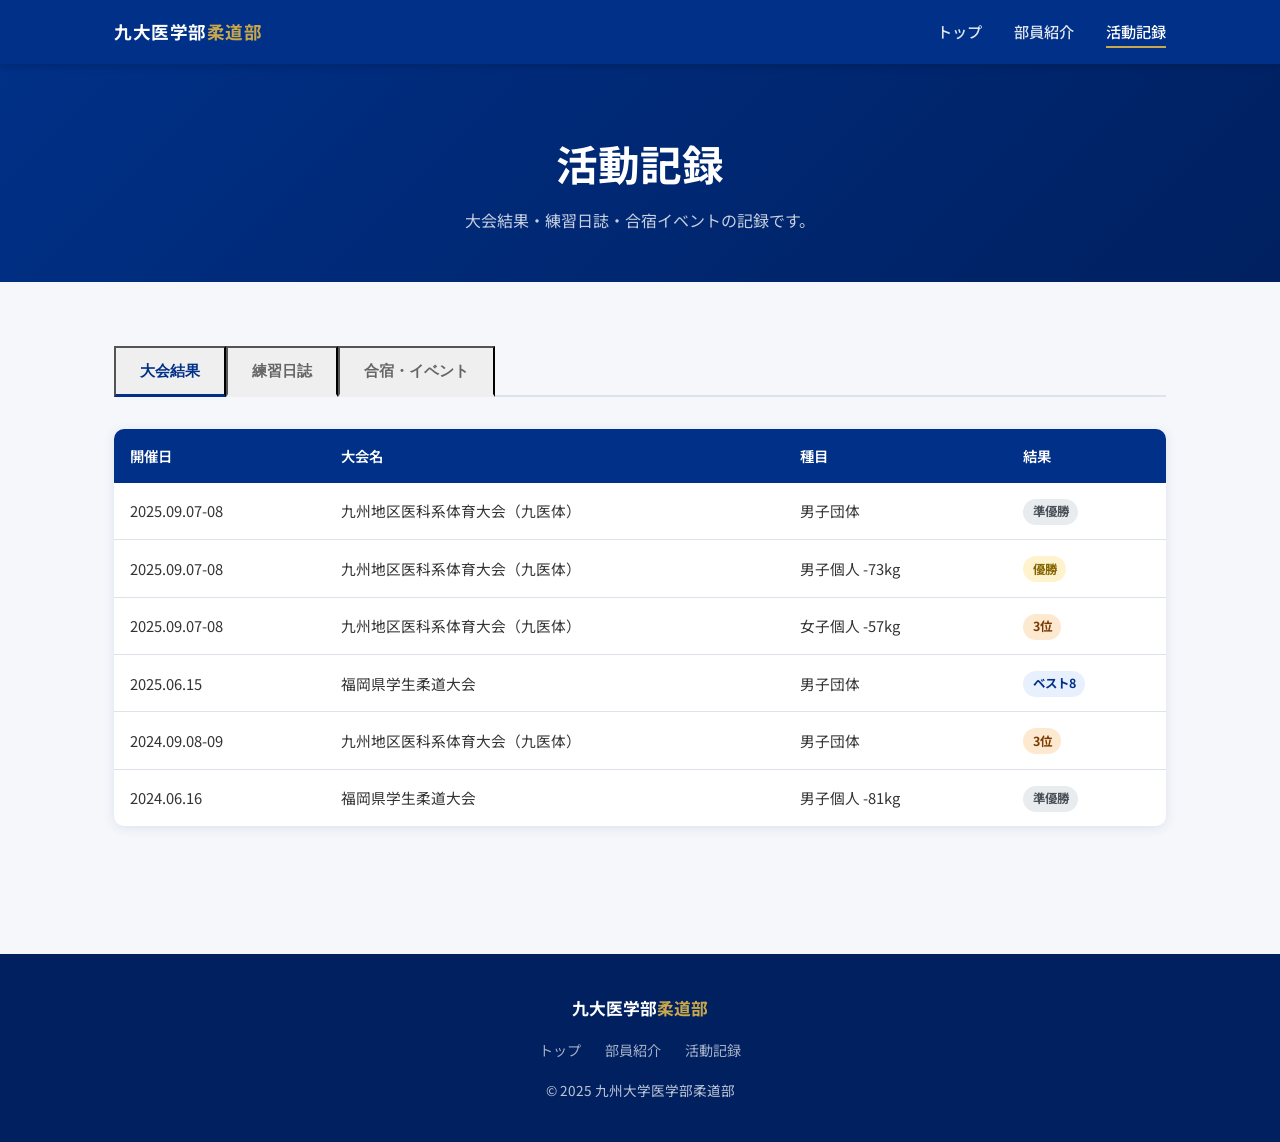
==== activities.html @ 4376dc14 "初期サイト構築: トップ・部員紹介・活動記録の3ページを作成 - index.html: ヒーロー・部紹介・お知らせセクション - members.html: 学年フィルター付き部員カード - act" ====
<!DOCTYPE html>
<html lang="ja">
<head>
  <meta charset="UTF-8">
  <meta name="viewport" content="width=device-width, initial-scale=1.0">
  <title>活動記録 | 九州大学医学部柔道部</title>
  <link rel="preconnect" href="https://fonts.googleapis.com">
  <link rel="preconnect" href="https://fonts.gstatic.com" crossorigin>
  <link href="https://fonts.googleapis.com/css2?family=Noto+Sans+JP:wght@400;500;700&display=swap" rel="stylesheet">
  <link rel="stylesheet" href="css/style.css">
</head>
<body>

  <!-- ナビゲーション -->
  <nav class="navbar">
    <div class="navbar-inner">
      <a href="index.html" class="navbar-logo">九大医学部<span>柔道部</span></a>
      <ul class="navbar-links">
        <li><a href="index.html">トップ</a></li>
        <li><a href="members.html">部員紹介</a></li>
        <li><a href="activities.html">活動記録</a></li>
      </ul>
      <button class="hamburger" aria-label="メニューを開く">
        <span></span><span></span><span></span>
      </button>
    </div>
  </nav>

  <!-- ページヘッダー -->
  <header class="page-header">
    <h1>活動記録</h1>
    <p>大会結果・練習日誌・合宿イベントの記録です。</p>
  </header>

  <!-- 活動記録 -->
  <section class="section">
    <div class="container">

      <!-- タブ -->
      <div class="activity-tabs">
        <button class="activity-tab active" data-target="panel-results">大会結果</button>
        <button class="activity-tab" data-target="panel-diary">練習日誌</button>
        <button class="activity-tab" data-target="panel-events">合宿・イベント</button>
      </div>

      <!-- 大会結果 -->
      <div id="panel-results" class="activity-panel active">
        <table class="result-table">
          <thead>
            <tr>
              <th>開催日</th>
              <th>大会名</th>
              <th>種目</th>
              <th>結果</th>
            </tr>
          </thead>
          <tbody>
            <tr>
              <td>2025.09.07-08</td>
              <td>九州地区医科系体育大会（九医体）</td>
              <td>男子団体</td>
              <td><span class="result-badge silver">準優勝</span></td>
            </tr>
            <tr>
              <td>2025.09.07-08</td>
              <td>九州地区医科系体育大会（九医体）</td>
              <td>男子個人 -73kg</td>
              <td><span class="result-badge gold">優勝</span></td>
            </tr>
            <tr>
              <td>2025.09.07-08</td>
              <td>九州地区医科系体育大会（九医体）</td>
              <td>女子個人 -57kg</td>
              <td><span class="result-badge bronze">3位</span></td>
            </tr>
            <tr>
              <td>2025.06.15</td>
              <td>福岡県学生柔道大会</td>
              <td>男子団体</td>
              <td><span class="result-badge other">ベスト8</span></td>
            </tr>
            <tr>
              <td>2024.09.08-09</td>
              <td>九州地区医科系体育大会（九医体）</td>
              <td>男子団体</td>
              <td><span class="result-badge bronze">3位</span></td>
            </tr>
            <tr>
              <td>2024.06.16</td>
              <td>福岡県学生柔道大会</td>
              <td>男子個人 -81kg</td>
              <td><span class="result-badge silver">準優勝</span></td>
            </tr>
          </tbody>
        </table>
      </div>

      <!-- 練習日誌 -->
      <div id="panel-diary" class="activity-panel">
        <div class="diary-list">

          <div class="diary-card">
            <div class="diary-date-col">
              <div class="diary-month">SEP</div>
              <div class="diary-day">20</div>
            </div>
            <div class="diary-body">
              <h3>技の磨き込み練習</h3>
              <p>今日は内股・大外刈りを中心に、連絡技の練習を重点的に行いました。参加者12名。来月の大会に向けて士気が高まっています。</p>
            </div>
          </div>

          <div class="diary-card">
            <div class="diary-date-col">
              <div class="diary-month">SEP</div>
              <div class="diary-day">13</div>
            </div>
            <div class="diary-body">
              <h3>乱取り中心の練習</h3>
              <p>九医体明けの練習。試合で見えた課題を確認しながら、乱取りを多めに行いました。参加者10名。</p>
            </div>
          </div>

          <div class="diary-card">
            <div class="diary-date-col">
              <div class="diary-month">AUG</div>
              <div class="diary-day">30</div>
            </div>
            <div class="diary-body">
              <h3>九医体直前練習</h3>
              <p>大会直前ということで、試合形式の練習を行いました。全員が気合い十分で臨みました。参加者15名。</p>
            </div>
          </div>

          <div class="diary-card">
            <div class="diary-date-col">
              <div class="diary-month">JUL</div>
              <div class="diary-day">12</div>
            </div>
            <div class="diary-body">
              <h3>基礎練習と体力強化</h3>
              <p>受け身の徹底と、体幹トレーニングを組み合わせた練習を実施。特に1年生の成長が著しいです。参加者8名。</p>
            </div>
          </div>

          <div class="diary-card">
            <div class="diary-date-col">
              <div class="diary-month">JUN</div>
              <div class="diary-day">28</div>
            </div>
            <div class="diary-body">
              <h3>他大学との合同練習</h3>
              <p>近隣の大学柔道部と合同練習を実施しました。普段と異なる相手との乱取りで多くの刺激をもらいました。参加者20名超。</p>
            </div>
          </div>

        </div>
      </div>

      <!-- 合宿・イベント -->
      <div id="panel-events" class="activity-panel">
        <div class="event-grid">

          <div class="event-card">
            <div class="event-image">🏕️</div>
            <div class="event-body">
              <div class="event-date">2025年8月17日〜19日</div>
              <h3>夏季合宿（長崎）</h3>
              <p>長崎県の武道館にて3日間の強化合宿を実施。他大学との合同練習も行い、大きな成果を得ました。</p>
            </div>
          </div>

          <div class="event-card">
            <div class="event-image">🎉</div>
            <div class="event-body">
              <div class="event-date">2025年4月7日</div>
              <h3>新入生歓迎会・体験入部</h3>
              <p>新入生5名が体験に参加。柔道の基本を体験してもらい、部の雰囲気を楽しんでもらいました。</p>
            </div>
          </div>

          <div class="event-card">
            <div class="event-image">🎍</div>
            <div class="event-body">
              <div class="event-date">2025年1月5日</div>
              <h3>新春稽古始め</h3>
              <p>新年最初の練習。全員で礼儀作法の確認と今年の目標設定を行い、引き締まった雰囲気でスタートしました。</p>
            </div>
          </div>

          <div class="event-card">
            <div class="event-image">🏕️</div>
            <div class="event-body">
              <div class="event-date">2024年8月18日〜20日</div>
              <h3>夏季合宿（熊本）</h3>
              <p>熊本県にて強化合宿を実施。毎日の厳しい練習を乗り越え、チームの絆が深まりました。</p>
            </div>
          </div>

          <div class="event-card">
            <div class="event-image">🎌</div>
            <div class="event-body">
              <div class="event-date">2024年3月20日</div>
              <h3>追いコン（卒業生を送る会）</h3>
              <p>6年生の卒業を祝うパーティーを開催。先輩方のご活躍を心よりお祈りしています。</p>
            </div>
          </div>

          <div class="event-card">
            <div class="event-image">⛄</div>
            <div class="event-body">
              <div class="event-date">2024年1月6日</div>
              <h3>新春稽古始め</h3>
              <p>新年の初練習。今年の抱負をそれぞれ発表し、一年の目標を確認し合いました。</p>
            </div>
          </div>

        </div>
      </div>

    </div>
  </section>

  <!-- フッター -->
  <footer class="footer">
    <div class="footer-logo">九大医学部<span>柔道部</span></div>
    <nav class="footer-links">
      <a href="index.html">トップ</a>
      <a href="members.html">部員紹介</a>
      <a href="activities.html">活動記録</a>
    </nav>
    <p>© 2025 九州大学医学部柔道部</p>
  </footer>

  <script src="js/main.js"></script>
</body>
</html>
---- css/style.css ----
/* ===== 変数 ===== */
:root {
  --color-primary: #003087;
  --color-primary-dark: #002060;
  --color-accent: #C9A84C;
  --color-white: #ffffff;
  --color-bg: #f5f7fa;
  --color-text: #333333;
  --color-text-light: #666666;
  --color-border: #dde3ec;
  --shadow: 0 2px 12px rgba(0, 48, 135, 0.10);
  --radius: 10px;
  --transition: 0.25s ease;
}

/* ===== リセット ===== */
*, *::before, *::after { box-sizing: border-box; margin: 0; padding: 0; }
html { scroll-behavior: smooth; }
body {
  font-family: 'Noto Sans JP', sans-serif;
  color: var(--color-text);
  background: var(--color-bg);
  line-height: 1.7;
}
img { max-width: 100%; display: block; }
a { color: inherit; text-decoration: none; }
ul { list-style: none; }

/* ===== ナビゲーション ===== */
.navbar {
  background: var(--color-primary);
  position: sticky;
  top: 0;
  z-index: 100;
  box-shadow: 0 2px 8px rgba(0,0,0,0.18);
}
.navbar-inner {
  max-width: 1100px;
  margin: 0 auto;
  padding: 0 1.5rem;
  display: flex;
  align-items: center;
  justify-content: space-between;
  height: 64px;
}
.navbar-logo {
  color: var(--color-white);
  font-size: 1.1rem;
  font-weight: 700;
  letter-spacing: 0.03em;
}
.navbar-logo span {
  color: var(--color-accent);
}
.navbar-links {
  display: flex;
  gap: 2rem;
}
.navbar-links a {
  color: rgba(255,255,255,0.88);
  font-size: 0.95rem;
  font-weight: 500;
  padding: 0.25rem 0;
  border-bottom: 2px solid transparent;
  transition: color var(--transition), border-color var(--transition);
}
.navbar-links a:hover,
.navbar-links a.active {
  color: var(--color-white);
  border-bottom-color: var(--color-accent);
}
.hamburger {
  display: none;
  flex-direction: column;
  gap: 5px;
  cursor: pointer;
  padding: 4px;
}
.hamburger span {
  display: block;
  width: 26px;
  height: 2px;
  background: var(--color-white);
  border-radius: 2px;
  transition: var(--transition);
}

/* ===== ページヘッダー ===== */
.page-header {
  background: linear-gradient(135deg, var(--color-primary) 0%, var(--color-primary-dark) 100%);
  color: var(--color-white);
  text-align: center;
  padding: 4rem 1.5rem 3rem;
}
.page-header h1 {
  font-size: clamp(1.8rem, 4vw, 2.6rem);
  font-weight: 700;
  margin-bottom: 0.5rem;
}
.page-header p {
  color: rgba(255,255,255,0.78);
  font-size: 1rem;
}

/* ===== コンテナ ===== */
.container {
  max-width: 1100px;
  margin: 0 auto;
  padding: 0 1.5rem;
}

/* ===== ヒーローセクション ===== */
.hero {
  background: linear-gradient(135deg, var(--color-primary) 0%, var(--color-primary-dark) 100%);
  min-height: 520px;
  display: flex;
  align-items: center;
  justify-content: center;
  text-align: center;
  padding: 4rem 1.5rem;
  position: relative;
  overflow: hidden;
}
.hero::before {
  content: '';
  position: absolute;
  inset: 0;
  background: url("data:image/svg+xml,%3Csvg width='60' height='60' viewBox='0 0 60 60' xmlns='http://www.w3.org/2000/svg'%3E%3Cg fill='none' fill-rule='evenodd'%3E%3Cg fill='%23ffffff' fill-opacity='0.04'%3E%3Cpath d='M36 34v-4h-2v4h-4v2h4v4h2v-4h4v-2h-4zm0-30V0h-2v4h-4v2h4v4h2V6h4V4h-4zM6 34v-4H4v4H0v2h4v4h2v-4h4v-2H6zM6 4V0H4v4H0v2h4v4h2V6h4V4H6z'/%3E%3C/g%3E%3C/g%3E%3C/svg%3E");
}
.hero-content { position: relative; z-index: 1; }
.hero-badge {
  display: inline-block;
  background: var(--color-accent);
  color: var(--color-primary-dark);
  font-size: 0.8rem;
  font-weight: 700;
  letter-spacing: 0.08em;
  padding: 0.3rem 1rem;
  border-radius: 100px;
  margin-bottom: 1.2rem;
}
.hero h1 {
  color: var(--color-white);
  font-size: clamp(2rem, 5vw, 3.2rem);
  font-weight: 700;
  line-height: 1.25;
  margin-bottom: 1rem;
}
.hero p {
  color: rgba(255,255,255,0.82);
  font-size: 1.05rem;
  margin-bottom: 2rem;
  max-width: 520px;
  margin-left: auto;
  margin-right: auto;
}
.btn {
  display: inline-block;
  padding: 0.85rem 2.2rem;
  border-radius: 100px;
  font-weight: 700;
  font-size: 1rem;
  transition: transform var(--transition), box-shadow var(--transition);
  cursor: pointer;
}
.btn:hover { transform: translateY(-2px); box-shadow: 0 6px 20px rgba(0,0,0,0.2); }
.btn-accent {
  background: var(--color-accent);
  color: var(--color-primary-dark);
}
.btn-outline {
  border: 2px solid var(--color-white);
  color: var(--color-white);
  margin-left: 1rem;
}

/* ===== セクション共通 ===== */
.section {
  padding: 4rem 0;
}
.section-title {
  font-size: clamp(1.4rem, 3vw, 1.9rem);
  font-weight: 700;
  color: var(--color-primary);
  margin-bottom: 0.4rem;
}
.section-title::after {
  content: '';
  display: block;
  width: 48px;
  height: 3px;
  background: var(--color-accent);
  margin-top: 0.5rem;
  border-radius: 2px;
}
.section-subtitle {
  color: var(--color-text-light);
  font-size: 0.95rem;
  margin-top: 0.6rem;
  margin-bottom: 2.5rem;
}

/* ===== 部紹介カード ===== */
.about-grid {
  display: grid;
  grid-template-columns: repeat(auto-fit, minmax(260px, 1fr));
  gap: 1.5rem;
  margin-top: 2rem;
}
.about-card {
  background: var(--color-white);
  border-radius: var(--radius);
  padding: 2rem 1.5rem;
  box-shadow: var(--shadow);
  text-align: center;
}
.about-card-icon {
  font-size: 2.5rem;
  margin-bottom: 1rem;
}
.about-card h3 {
  color: var(--color-primary);
  font-size: 1.05rem;
  font-weight: 700;
  margin-bottom: 0.6rem;
}
.about-card p { font-size: 0.93rem; color: var(--color-text-light); }

/* ===== お知らせ ===== */
.news-section { background: var(--color-white); }
.news-list { display: flex; flex-direction: column; gap: 0; }
.news-item {
  display: flex;
  align-items: flex-start;
  gap: 1.2rem;
  padding: 1.2rem 0;
  border-bottom: 1px solid var(--color-border);
}
.news-item:last-child { border-bottom: none; }
.news-date {
  font-size: 0.85rem;
  color: var(--color-text-light);
  white-space: nowrap;
  min-width: 90px;
  margin-top: 0.1rem;
}
.news-tag {
  display: inline-block;
  font-size: 0.75rem;
  font-weight: 700;
  padding: 0.15rem 0.6rem;
  border-radius: 100px;
  background: var(--color-primary);
  color: var(--color-white);
  white-space: nowrap;
}
.news-tag.accent { background: var(--color-accent); color: var(--color-primary-dark); }
.news-body { font-size: 0.95rem; }

/* ===== 部員カード ===== */
.filter-tabs {
  display: flex;
  gap: 0.5rem;
  flex-wrap: wrap;
  margin-bottom: 2rem;
}
.filter-tab {
  padding: 0.45rem 1.1rem;
  border-radius: 100px;
  font-size: 0.88rem;
  font-weight: 600;
  cursor: pointer;
  border: 2px solid var(--color-border);
  background: var(--color-white);
  color: var(--color-text-light);
  transition: var(--transition);
}
.filter-tab.active,
.filter-tab:hover {
  border-color: var(--color-primary);
  background: var(--color-primary);
  color: var(--color-white);
}
.members-grid {
  display: grid;
  grid-template-columns: repeat(auto-fill, minmax(240px, 1fr));
  gap: 1.5rem;
}
.member-card {
  background: var(--color-white);
  border-radius: var(--radius);
  box-shadow: var(--shadow);
  overflow: hidden;
  transition: transform var(--transition), box-shadow var(--transition);
}
.member-card:hover { transform: translateY(-4px); box-shadow: 0 8px 24px rgba(0,48,135,0.14); }
.member-photo {
  width: 100%;
  height: 200px;
  background: linear-gradient(135deg, var(--color-primary) 0%, #2255aa 100%);
  display: flex;
  align-items: center;
  justify-content: center;
  font-size: 4rem;
  color: rgba(255,255,255,0.4);
}
.member-info { padding: 1.2rem; }
.member-name { font-size: 1.1rem; font-weight: 700; color: var(--color-primary); }
.member-meta {
  display: flex;
  gap: 0.5rem;
  flex-wrap: wrap;
  margin: 0.5rem 0;
}
.member-badge {
  font-size: 0.75rem;
  font-weight: 600;
  padding: 0.2rem 0.65rem;
  border-radius: 100px;
  background: var(--color-bg);
  color: var(--color-text-light);
  border: 1px solid var(--color-border);
}
.member-badge.belt { background: #fff8e1; border-color: var(--color-accent); color: #7a5c00; }
.member-hometown { font-size: 0.85rem; color: var(--color-text-light); margin-bottom: 0.6rem; }
.member-comment {
  font-size: 0.88rem;
  color: var(--color-text);
  border-left: 3px solid var(--color-accent);
  padding-left: 0.7rem;
  font-style: italic;
}

/* ===== 活動記録タブ ===== */
.activity-tabs {
  display: flex;
  border-bottom: 2px solid var(--color-border);
  margin-bottom: 2rem;
  gap: 0;
}
.activity-tab {
  padding: 0.8rem 1.5rem;
  font-size: 0.95rem;
  font-weight: 600;
  cursor: pointer;
  color: var(--color-text-light);
  border-bottom: 3px solid transparent;
  margin-bottom: -2px;
  transition: var(--transition);
}
.activity-tab.active,
.activity-tab:hover {
  color: var(--color-primary);
  border-bottom-color: var(--color-primary);
}
.activity-panel { display: none; }
.activity-panel.active { display: block; }

/* 大会結果テーブル */
.result-table { width: 100%; border-collapse: collapse; background: var(--color-white); border-radius: var(--radius); overflow: hidden; box-shadow: var(--shadow); }
.result-table th {
  background: var(--color-primary);
  color: var(--color-white);
  padding: 0.9rem 1rem;
  text-align: left;
  font-size: 0.9rem;
  font-weight: 600;
}
.result-table td { padding: 0.9rem 1rem; border-bottom: 1px solid var(--color-border); font-size: 0.92rem; }
.result-table tr:last-child td { border-bottom: none; }
.result-table tr:hover td { background: var(--color-bg); }
.result-badge {
  display: inline-block;
  padding: 0.15rem 0.6rem;
  border-radius: 100px;
  font-size: 0.78rem;
  font-weight: 700;
}
.result-badge.gold { background: #fff3cd; color: #856404; }
.result-badge.silver { background: #e9ecef; color: #495057; }
.result-badge.bronze { background: #fde8d0; color: #7a3b00; }
.result-badge.other { background: #e8f0fe; color: var(--color-primary); }

/* 練習日誌カード */
.diary-list { display: flex; flex-direction: column; gap: 1rem; }
.diary-card {
  background: var(--color-white);
  border-radius: var(--radius);
  box-shadow: var(--shadow);
  padding: 1.4rem 1.5rem;
  display: flex;
  gap: 1.5rem;
}
.diary-date-col { min-width: 70px; text-align: center; }
.diary-month { font-size: 0.78rem; color: var(--color-text-light); text-transform: uppercase; }
.diary-day { font-size: 2rem; font-weight: 700; color: var(--color-primary); line-height: 1; }
.diary-body h3 { font-size: 1rem; font-weight: 700; margin-bottom: 0.4rem; }
.diary-body p { font-size: 0.9rem; color: var(--color-text-light); }

/* 合宿・イベントカード */
.event-grid { display: grid; grid-template-columns: repeat(auto-fill, minmax(300px, 1fr)); gap: 1.5rem; }
.event-card {
  background: var(--color-white);
  border-radius: var(--radius);
  box-shadow: var(--shadow);
  overflow: hidden;
  transition: transform var(--transition);
}
.event-card:hover { transform: translateY(-3px); }
.event-image {
  width: 100%;
  height: 170px;
  background: linear-gradient(135deg, #1a3a6e 0%, #2a5298 100%);
  display: flex;
  align-items: center;
  justify-content: center;
  font-size: 3rem;
  color: rgba(255,255,255,0.35);
}
.event-body { padding: 1.2rem; }
.event-body h3 { font-size: 1rem; font-weight: 700; color: var(--color-primary); margin-bottom: 0.3rem; }
.event-date { font-size: 0.82rem; color: var(--color-accent); font-weight: 600; margin-bottom: 0.5rem; }
.event-body p { font-size: 0.88rem; color: var(--color-text-light); }

/* ===== フッター ===== */
.footer {
  background: var(--color-primary-dark);
  color: rgba(255,255,255,0.75);
  text-align: center;
  padding: 2.5rem 1.5rem;
  margin-top: 4rem;
}
.footer-logo { color: var(--color-white); font-size: 1.05rem; font-weight: 700; margin-bottom: 0.5rem; }
.footer-logo span { color: var(--color-accent); }
.footer p { font-size: 0.85rem; }
.footer-links { display: flex; justify-content: center; gap: 1.5rem; margin: 1rem 0; }
.footer-links a { color: rgba(255,255,255,0.65); font-size: 0.88rem; transition: color var(--transition); }
.footer-links a:hover { color: var(--color-white); }

/* ===== レスポンシブ ===== */
@media (max-width: 768px) {
  .navbar-links {
    display: none;
    position: absolute;
    top: 64px;
    left: 0;
    right: 0;
    background: var(--color-primary-dark);
    flex-direction: column;
    padding: 1rem 1.5rem;
    gap: 0.5rem;
  }
  .navbar-links.open { display: flex; }
  .navbar-links a { padding: 0.6rem 0; border-bottom: 1px solid rgba(255,255,255,0.1); }
  .hamburger { display: flex; }
  .navbar { position: relative; }
  .btn-outline { margin-left: 0; margin-top: 0.8rem; }
  .hero-buttons { display: flex; flex-direction: column; align-items: center; gap: 0.8rem; }
  .diary-card { flex-direction: column; gap: 0.5rem; }
  .activity-tab { padding: 0.7rem 1rem; font-size: 0.88rem; }
  .result-table th, .result-table td { padding: 0.7rem 0.7rem; font-size: 0.85rem; }
}
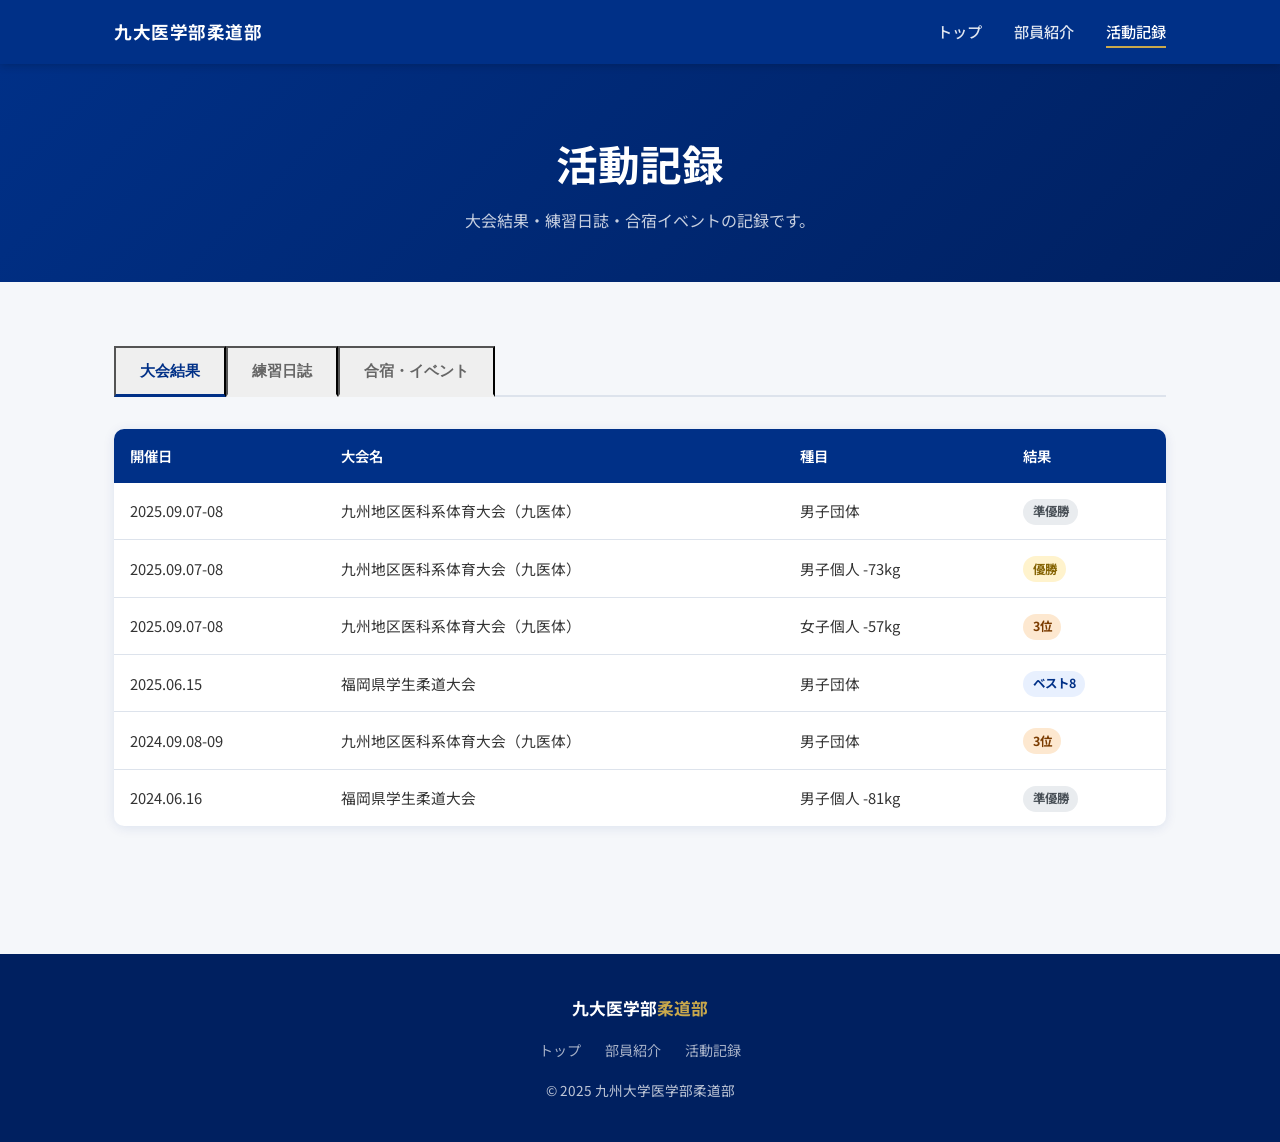
==== commit b7574daf: "写真アップロード機能追加・navbarカラー修正 - 部員・イベントの写真をadmin画面からアップロード可能に - 写真はimages/members/, images/events/にコミット -" ====
--- a/activities.html
+++ b/activities.html
@@ -11,7 +11,6 @@
 </head>
 <body>
 
-  <!-- ナビゲーション -->
   <nav class="navbar">
     <div class="navbar-inner">
       <a href="index.html" class="navbar-logo">九大医学部<span>柔道部</span></a>
@@ -26,17 +25,14 @@
     </div>
   </nav>
 
-  <!-- ページヘッダー -->
   <header class="page-header">
     <h1>活動記録</h1>
     <p>大会結果・練習日誌・合宿イベントの記録です。</p>
   </header>
 
-  <!-- 活動記録 -->
   <section class="section">
     <div class="container">
 
-      <!-- タブ -->
       <div class="activity-tabs">
         <button class="activity-tab active" data-target="panel-results">大会結果</button>
         <button class="activity-tab" data-target="panel-diary">練習日誌</button>
@@ -54,174 +50,29 @@
               <th>結果</th>
             </tr>
           </thead>
-          <tbody>
-            <tr>
-              <td>2025.09.07-08</td>
-              <td>九州地区医科系体育大会（九医体）</td>
-              <td>男子団体</td>
-              <td><span class="result-badge silver">準優勝</span></td>
-            </tr>
-            <tr>
-              <td>2025.09.07-08</td>
-              <td>九州地区医科系体育大会（九医体）</td>
-              <td>男子個人 -73kg</td>
-              <td><span class="result-badge gold">優勝</span></td>
-            </tr>
-            <tr>
-              <td>2025.09.07-08</td>
-              <td>九州地区医科系体育大会（九医体）</td>
-              <td>女子個人 -57kg</td>
-              <td><span class="result-badge bronze">3位</span></td>
-            </tr>
-            <tr>
-              <td>2025.06.15</td>
-              <td>福岡県学生柔道大会</td>
-              <td>男子団体</td>
-              <td><span class="result-badge other">ベスト8</span></td>
-            </tr>
-            <tr>
-              <td>2024.09.08-09</td>
-              <td>九州地区医科系体育大会（九医体）</td>
-              <td>男子団体</td>
-              <td><span class="result-badge bronze">3位</span></td>
-            </tr>
-            <tr>
-              <td>2024.06.16</td>
-              <td>福岡県学生柔道大会</td>
-              <td>男子個人 -81kg</td>
-              <td><span class="result-badge silver">準優勝</span></td>
-            </tr>
+          <tbody id="results-tbody">
+            <tr><td colspan="4" style="text-align:center;color:var(--color-text-light)">読み込み中...</td></tr>
           </tbody>
         </table>
       </div>
 
       <!-- 練習日誌 -->
       <div id="panel-diary" class="activity-panel">
-        <div class="diary-list">
-
-          <div class="diary-card">
-            <div class="diary-date-col">
-              <div class="diary-month">SEP</div>
-              <div class="diary-day">20</div>
-            </div>
-            <div class="diary-body">
-              <h3>技の磨き込み練習</h3>
-              <p>今日は内股・大外刈りを中心に、連絡技の練習を重点的に行いました。参加者12名。来月の大会に向けて士気が高まっています。</p>
-            </div>
-          </div>
-
-          <div class="diary-card">
-            <div class="diary-date-col">
-              <div class="diary-month">SEP</div>
-              <div class="diary-day">13</div>
-            </div>
-            <div class="diary-body">
-              <h3>乱取り中心の練習</h3>
-              <p>九医体明けの練習。試合で見えた課題を確認しながら、乱取りを多めに行いました。参加者10名。</p>
-            </div>
-          </div>
-
-          <div class="diary-card">
-            <div class="diary-date-col">
-              <div class="diary-month">AUG</div>
-              <div class="diary-day">30</div>
-            </div>
-            <div class="diary-body">
-              <h3>九医体直前練習</h3>
-              <p>大会直前ということで、試合形式の練習を行いました。全員が気合い十分で臨みました。参加者15名。</p>
-            </div>
-          </div>
-
-          <div class="diary-card">
-            <div class="diary-date-col">
-              <div class="diary-month">JUL</div>
-              <div class="diary-day">12</div>
-            </div>
-            <div class="diary-body">
-              <h3>基礎練習と体力強化</h3>
-              <p>受け身の徹底と、体幹トレーニングを組み合わせた練習を実施。特に1年生の成長が著しいです。参加者8名。</p>
-            </div>
-          </div>
-
-          <div class="diary-card">
-            <div class="diary-date-col">
-              <div class="diary-month">JUN</div>
-              <div class="diary-day">28</div>
-            </div>
-            <div class="diary-body">
-              <h3>他大学との合同練習</h3>
-              <p>近隣の大学柔道部と合同練習を実施しました。普段と異なる相手との乱取りで多くの刺激をもらいました。参加者20名超。</p>
-            </div>
-          </div>
-
+        <div class="diary-list" id="diary-list">
+          <p style="color:var(--color-text-light)">読み込み中...</p>
         </div>
       </div>
 
       <!-- 合宿・イベント -->
       <div id="panel-events" class="activity-panel">
-        <div class="event-grid">
-
-          <div class="event-card">
-            <div class="event-image">🏕️</div>
-            <div class="event-body">
-              <div class="event-date">2025年8月17日〜19日</div>
-              <h3>夏季合宿（長崎）</h3>
-              <p>長崎県の武道館にて3日間の強化合宿を実施。他大学との合同練習も行い、大きな成果を得ました。</p>
-            </div>
-          </div>
-
-          <div class="event-card">
-            <div class="event-image">🎉</div>
-            <div class="event-body">
-              <div class="event-date">2025年4月7日</div>
-              <h3>新入生歓迎会・体験入部</h3>
-              <p>新入生5名が体験に参加。柔道の基本を体験してもらい、部の雰囲気を楽しんでもらいました。</p>
-            </div>
-          </div>
-
-          <div class="event-card">
-            <div class="event-image">🎍</div>
-            <div class="event-body">
-              <div class="event-date">2025年1月5日</div>
-              <h3>新春稽古始め</h3>
-              <p>新年最初の練習。全員で礼儀作法の確認と今年の目標設定を行い、引き締まった雰囲気でスタートしました。</p>
-            </div>
-          </div>
-
-          <div class="event-card">
-            <div class="event-image">🏕️</div>
-            <div class="event-body">
-              <div class="event-date">2024年8月18日〜20日</div>
-              <h3>夏季合宿（熊本）</h3>
-              <p>熊本県にて強化合宿を実施。毎日の厳しい練習を乗り越え、チームの絆が深まりました。</p>
-            </div>
-          </div>
-
-          <div class="event-card">
-            <div class="event-image">🎌</div>
-            <div class="event-body">
-              <div class="event-date">2024年3月20日</div>
-              <h3>追いコン（卒業生を送る会）</h3>
-              <p>6年生の卒業を祝うパーティーを開催。先輩方のご活躍を心よりお祈りしています。</p>
-            </div>
-          </div>
-
-          <div class="event-card">
-            <div class="event-image">⛄</div>
-            <div class="event-body">
-              <div class="event-date">2024年1月6日</div>
-              <h3>新春稽古始め</h3>
-              <p>新年の初練習。今年の抱負をそれぞれ発表し、一年の目標を確認し合いました。</p>
-            </div>
-          </div>
-
+        <div class="event-grid" id="event-grid">
+          <p style="color:var(--color-text-light)">読み込み中...</p>
         </div>
       </div>
 
     </div>
   </section>
 
-  <!-- フッター -->
   <footer class="footer">
     <div class="footer-logo">九大医学部<span>柔道部</span></div>
     <nav class="footer-links">
@@ -233,5 +84,62 @@
   </footer>
 
   <script src="js/main.js"></script>
+  <script>
+    // 大会結果
+    fetch('data/results.json')
+      .then(r => r.json())
+      .then(data => {
+        const tbody = document.getElementById('results-tbody');
+        if (!data.length) { tbody.innerHTML = '<tr><td colspan="4" style="text-align:center;color:var(--color-text-light)">データがありません</td></tr>'; return; }
+        tbody.innerHTML = data.map(d => `
+          <tr>
+            <td>${d.date}</td>
+            <td>${d.tournament}</td>
+            <td>${d.category}</td>
+            <td><span class="result-badge ${d.badge}">${d.result}</span></td>
+          </tr>`).join('');
+      });
+
+    // 練習日誌
+    fetch('data/diary.json')
+      .then(r => r.json())
+      .then(data => {
+        const list = document.getElementById('diary-list');
+        if (!data.length) { list.innerHTML = '<p style="color:var(--color-text-light)">データがありません</p>'; return; }
+        list.innerHTML = data.map(d => {
+          const dt = new Date(d.date);
+          const month = dt.toLocaleString('en-US', { month: 'short' }).toUpperCase();
+          const day = dt.getDate();
+          return `
+          <div class="diary-card">
+            <div class="diary-date-col">
+              <div class="diary-month">${month}</div>
+              <div class="diary-day">${day}</div>
+            </div>
+            <div class="diary-body">
+              <h3>${d.title}</h3>
+              <p>${d.content}</p>
+            </div>
+          </div>`;
+        }).join('');
+      });
+
+    // 合宿・イベント
+    fetch('data/events.json')
+      .then(r => r.json())
+      .then(data => {
+        const grid = document.getElementById('event-grid');
+        if (!data.length) { grid.innerHTML = '<p style="color:var(--color-text-light)">データがありません</p>'; return; }
+        grid.innerHTML = data.map(d => `
+          <div class="event-card">
+            <div class="event-image">${d.photo ? `<img src="${d.photo}" alt="${d.title}">` : (d.emoji || '📸')}</div>
+            <div class="event-body">
+              <div class="event-date">${d.date}</div>
+              <h3>${d.title}</h3>
+              <p>${d.content}</p>
+            </div>
+          </div>`).join('');
+      });
+  </script>
 </body>
 </html>
--- a/css/style.css
+++ b/css/style.css
@@ -50,7 +50,7 @@
   letter-spacing: 0.03em;
 }
 .navbar-logo span {
-  color: var(--color-accent);
+  color: var(--color-white);
 }
 .navbar-links {
   display: flex;
@@ -303,6 +303,12 @@
   justify-content: center;
   font-size: 4rem;
   color: rgba(255,255,255,0.4);
+  overflow: hidden;
+}
+.member-photo img {
+  width: 100%;
+  height: 100%;
+  object-fit: cover;
 }
 .member-info { padding: 1.2rem; }
 .member-name { font-size: 1.1rem; font-weight: 700; color: var(--color-primary); }
@@ -416,6 +422,12 @@
   justify-content: center;
   font-size: 3rem;
   color: rgba(255,255,255,0.35);
+  overflow: hidden;
+}
+.event-image img {
+  width: 100%;
+  height: 100%;
+  object-fit: cover;
 }
 .event-body { padding: 1.2rem; }
 .event-body h3 { font-size: 1rem; font-weight: 700; color: var(--color-primary); margin-bottom: 0.3rem; }
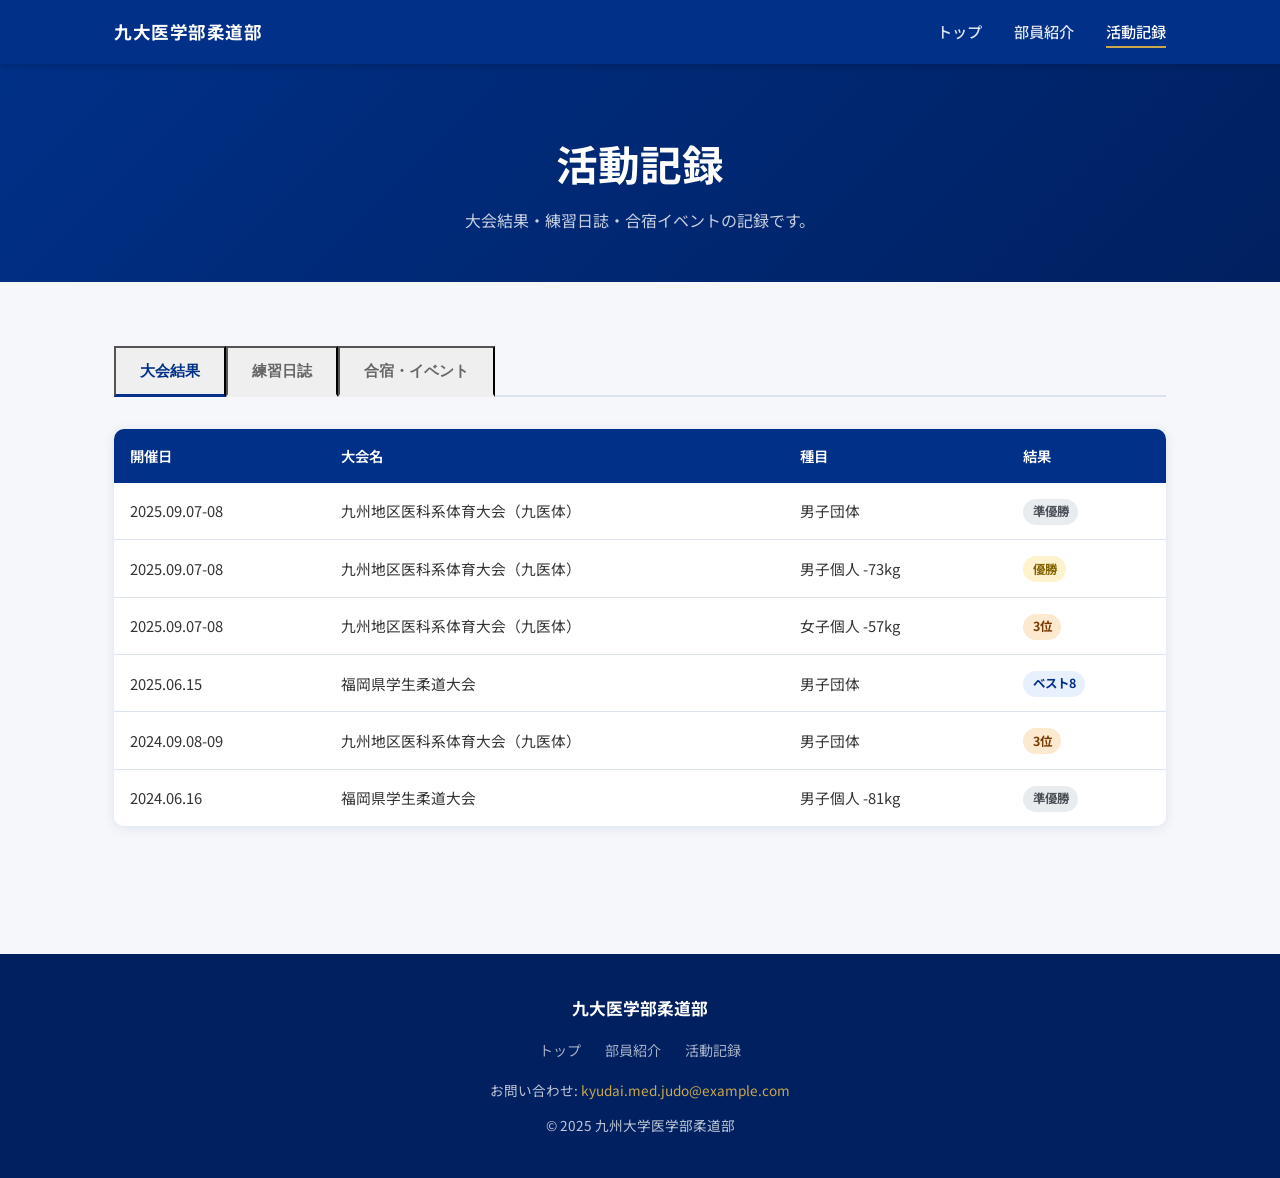
==== commit 034d66ab: "バグ修正・セキュリティ強化・機能追加の一括アップデート 【バグ修正】 - XSS対策: 全ページのテンプレートリテラルにescサニタイズ関数を適用 - fetchエラーハンドリング: データ読み込み失" ====
--- a/activities.html
+++ b/activities.html
@@ -4,6 +4,11 @@
   <meta charset="UTF-8">
   <meta name="viewport" content="width=device-width, initial-scale=1.0">
   <title>活動記録 | 九州大学医学部柔道部</title>
+  <meta name="description" content="九州大学医学部柔道部の大会結果・練習日誌・合宿イベントの記録です。">
+  <meta property="og:title" content="活動記録 | 九州大学医学部柔道部">
+  <meta property="og:description" content="九州大学医学部柔道部の大会結果・練習日誌・合宿イベントの記録です。">
+  <meta property="og:type" content="website">
+  <meta property="og:url" content="https://kyudaimedjudo.github.io/kyudai-judo/activities.html">
   <link rel="preconnect" href="https://fonts.googleapis.com">
   <link rel="preconnect" href="https://fonts.gstatic.com" crossorigin>
   <link href="https://fonts.googleapis.com/css2?family=Noto+Sans+JP:wght@400;500;700&display=swap" rel="stylesheet">
@@ -19,7 +24,7 @@
         <li><a href="members.html">部員紹介</a></li>
         <li><a href="activities.html">活動記録</a></li>
       </ul>
-      <button class="hamburger" aria-label="メニューを開く">
+      <button class="hamburger" aria-label="メニューを開く" aria-expanded="false">
         <span></span><span></span><span></span>
       </button>
     </div>
@@ -33,38 +38,37 @@
   <section class="section">
     <div class="container">
 
-      <div class="activity-tabs">
-        <button class="activity-tab active" data-target="panel-results">大会結果</button>
-        <button class="activity-tab" data-target="panel-diary">練習日誌</button>
-        <button class="activity-tab" data-target="panel-events">合宿・イベント</button>
+      <div class="activity-tabs" role="tablist">
+        <button class="activity-tab active" data-target="panel-results" role="tab" aria-selected="true">大会結果</button>
+        <button class="activity-tab" data-target="panel-diary" role="tab" aria-selected="false">練習日誌</button>
+        <button class="activity-tab" data-target="panel-events" role="tab" aria-selected="false">合宿・イベント</button>
       </div>
 
-      <!-- 大会結果 -->
-      <div id="panel-results" class="activity-panel active">
-        <table class="result-table">
-          <thead>
-            <tr>
-              <th>開催日</th>
-              <th>大会名</th>
-              <th>種目</th>
-              <th>結果</th>
-            </tr>
-          </thead>
-          <tbody id="results-tbody">
-            <tr><td colspan="4" style="text-align:center;color:var(--color-text-light)">読み込み中...</td></tr>
-          </tbody>
-        </table>
+      <div id="panel-results" class="activity-panel active" role="tabpanel">
+        <div class="table-wrap">
+          <table class="result-table">
+            <thead>
+              <tr>
+                <th>開催日</th>
+                <th>大会名</th>
+                <th>種目</th>
+                <th>結果</th>
+              </tr>
+            </thead>
+            <tbody id="results-tbody">
+              <tr><td colspan="4" style="text-align:center;color:var(--color-text-light)">読み込み中...</td></tr>
+            </tbody>
+          </table>
+        </div>
       </div>
 
-      <!-- 練習日誌 -->
-      <div id="panel-diary" class="activity-panel">
+      <div id="panel-diary" class="activity-panel" role="tabpanel">
         <div class="diary-list" id="diary-list">
           <p style="color:var(--color-text-light)">読み込み中...</p>
         </div>
       </div>
 
-      <!-- 合宿・イベント -->
-      <div id="panel-events" class="activity-panel">
+      <div id="panel-events" class="activity-panel" role="tabpanel">
         <div class="event-grid" id="event-grid">
           <p style="color:var(--color-text-light)">読み込み中...</p>
         </div>
@@ -80,65 +84,86 @@
       <a href="members.html">部員紹介</a>
       <a href="activities.html">活動記録</a>
     </nav>
-    <p>© 2025 九州大学医学部柔道部</p>
+    <div class="footer-contact">
+      <p>お問い合わせ: <a href="mailto:kyudai.med.judo@example.com">kyudai.med.judo@example.com</a></p>
+    </div>
+    <p>&copy; 2025 九州大学医学部柔道部</p>
   </footer>
 
   <script src="js/main.js"></script>
   <script>
+    // XSSサニタイズ
+    function esc(str) {
+      const d = document.createElement('div');
+      d.textContent = str || '';
+      return d.innerHTML;
+    }
+
+    const MONTHS_JA = ['1月','2月','3月','4月','5月','6月','7月','8月','9月','10月','11月','12月'];
+
     // 大会結果
     fetch('data/results.json')
-      .then(r => r.json())
+      .then(r => { if (!r.ok) throw new Error(); return r.json(); })
       .then(data => {
         const tbody = document.getElementById('results-tbody');
         if (!data.length) { tbody.innerHTML = '<tr><td colspan="4" style="text-align:center;color:var(--color-text-light)">データがありません</td></tr>'; return; }
         tbody.innerHTML = data.map(d => `
           <tr>
-            <td>${d.date}</td>
-            <td>${d.tournament}</td>
-            <td>${d.category}</td>
-            <td><span class="result-badge ${d.badge}">${d.result}</span></td>
+            <td>${esc(d.date)}</td>
+            <td>${esc(d.tournament)}</td>
+            <td>${esc(d.category)}</td>
+            <td><span class="result-badge ${esc(d.badge)}">${esc(d.result)}</span></td>
           </tr>`).join('');
+      })
+      .catch(() => {
+        document.getElementById('results-tbody').innerHTML = '<tr><td colspan="4" style="text-align:center;color:#991b1b">データの読み込みに失敗しました</td></tr>';
       });
 
     // 練習日誌
     fetch('data/diary.json')
-      .then(r => r.json())
+      .then(r => { if (!r.ok) throw new Error(); return r.json(); })
       .then(data => {
         const list = document.getElementById('diary-list');
         if (!data.length) { list.innerHTML = '<p style="color:var(--color-text-light)">データがありません</p>'; return; }
         list.innerHTML = data.map(d => {
           const dt = new Date(d.date);
-          const month = dt.toLocaleString('en-US', { month: 'short' }).toUpperCase();
+          const month = MONTHS_JA[dt.getMonth()] || '';
           const day = dt.getDate();
           return `
           <div class="diary-card">
             <div class="diary-date-col">
-              <div class="diary-month">${month}</div>
+              <div class="diary-month">${esc(month)}</div>
               <div class="diary-day">${day}</div>
             </div>
             <div class="diary-body">
-              <h3>${d.title}</h3>
-              <p>${d.content}</p>
+              <h3>${esc(d.title)}</h3>
+              <p>${esc(d.content)}</p>
             </div>
           </div>`;
         }).join('');
+      })
+      .catch(() => {
+        document.getElementById('diary-list').innerHTML = '<p style="color:#991b1b">データの読み込みに失敗しました</p>';
       });
 
     // 合宿・イベント
     fetch('data/events.json')
-      .then(r => r.json())
+      .then(r => { if (!r.ok) throw new Error(); return r.json(); })
       .then(data => {
         const grid = document.getElementById('event-grid');
         if (!data.length) { grid.innerHTML = '<p style="color:var(--color-text-light)">データがありません</p>'; return; }
         grid.innerHTML = data.map(d => `
           <div class="event-card">
-            <div class="event-image">${d.photo ? `<img src="${d.photo}" alt="${d.title}">` : (d.emoji || '📸')}</div>
+            <div class="event-image">${d.photo ? `<img src="${esc(d.photo)}" alt="${esc(d.title)}">` : esc(d.emoji || '📸')}</div>
             <div class="event-body">
-              <div class="event-date">${d.date}</div>
-              <h3>${d.title}</h3>
-              <p>${d.content}</p>
+              <div class="event-date">${esc(d.date)}</div>
+              <h3>${esc(d.title)}</h3>
+              <p>${esc(d.content)}</p>
             </div>
           </div>`).join('');
+      })
+      .catch(() => {
+        document.getElementById('event-grid').innerHTML = '<p style="color:#991b1b">データの読み込みに失敗しました</p>';
       });
   </script>
 </body>
--- a/css/style.css
+++ b/css/style.css
@@ -363,7 +363,8 @@
 .activity-panel.active { display: block; }
 
 /* 大会結果テーブル */
-.result-table { width: 100%; border-collapse: collapse; background: var(--color-white); border-radius: var(--radius); overflow: hidden; box-shadow: var(--shadow); }
+.table-wrap { overflow-x: auto; -webkit-overflow-scrolling: touch; border-radius: var(--radius); box-shadow: var(--shadow); }
+.result-table { width: 100%; border-collapse: collapse; background: var(--color-white); min-width: 500px; }
 .result-table th {
   background: var(--color-primary);
   color: var(--color-white);
@@ -443,11 +444,45 @@
   margin-top: 4rem;
 }
 .footer-logo { color: var(--color-white); font-size: 1.05rem; font-weight: 700; margin-bottom: 0.5rem; }
-.footer-logo span { color: var(--color-accent); }
+.footer-logo span { color: var(--color-white); }
 .footer p { font-size: 0.85rem; }
 .footer-links { display: flex; justify-content: center; gap: 1.5rem; margin: 1rem 0; }
 .footer-links a { color: rgba(255,255,255,0.65); font-size: 0.88rem; transition: color var(--transition); }
 .footer-links a:hover { color: var(--color-white); }
+.footer-contact { margin: 0.8rem 0; }
+.footer-contact a { color: var(--color-accent); transition: color var(--transition); }
+.footer-contact a:hover { color: var(--color-white); }
+
+/* ===== スケジュール ===== */
+.schedule-section { background: var(--color-white); }
+.schedule-grid {
+  display: grid;
+  grid-template-columns: repeat(auto-fit, minmax(240px, 1fr));
+  gap: 1.2rem;
+  margin-bottom: 1.5rem;
+}
+.schedule-card {
+  background: var(--color-bg);
+  border-radius: var(--radius);
+  padding: 1.5rem;
+  border-left: 4px solid var(--color-primary);
+}
+.schedule-day {
+  font-size: 1.15rem;
+  font-weight: 700;
+  color: var(--color-primary);
+  margin-bottom: 0.3rem;
+}
+.schedule-time {
+  font-size: 1.3rem;
+  font-weight: 700;
+  margin-bottom: 0.3rem;
+}
+.schedule-place {
+  font-size: 0.88rem;
+  color: var(--color-text-light);
+}
+.schedule-map { margin-top: 1rem; }
 
 /* ===== レスポンシブ ===== */
 @media (max-width: 768px) {
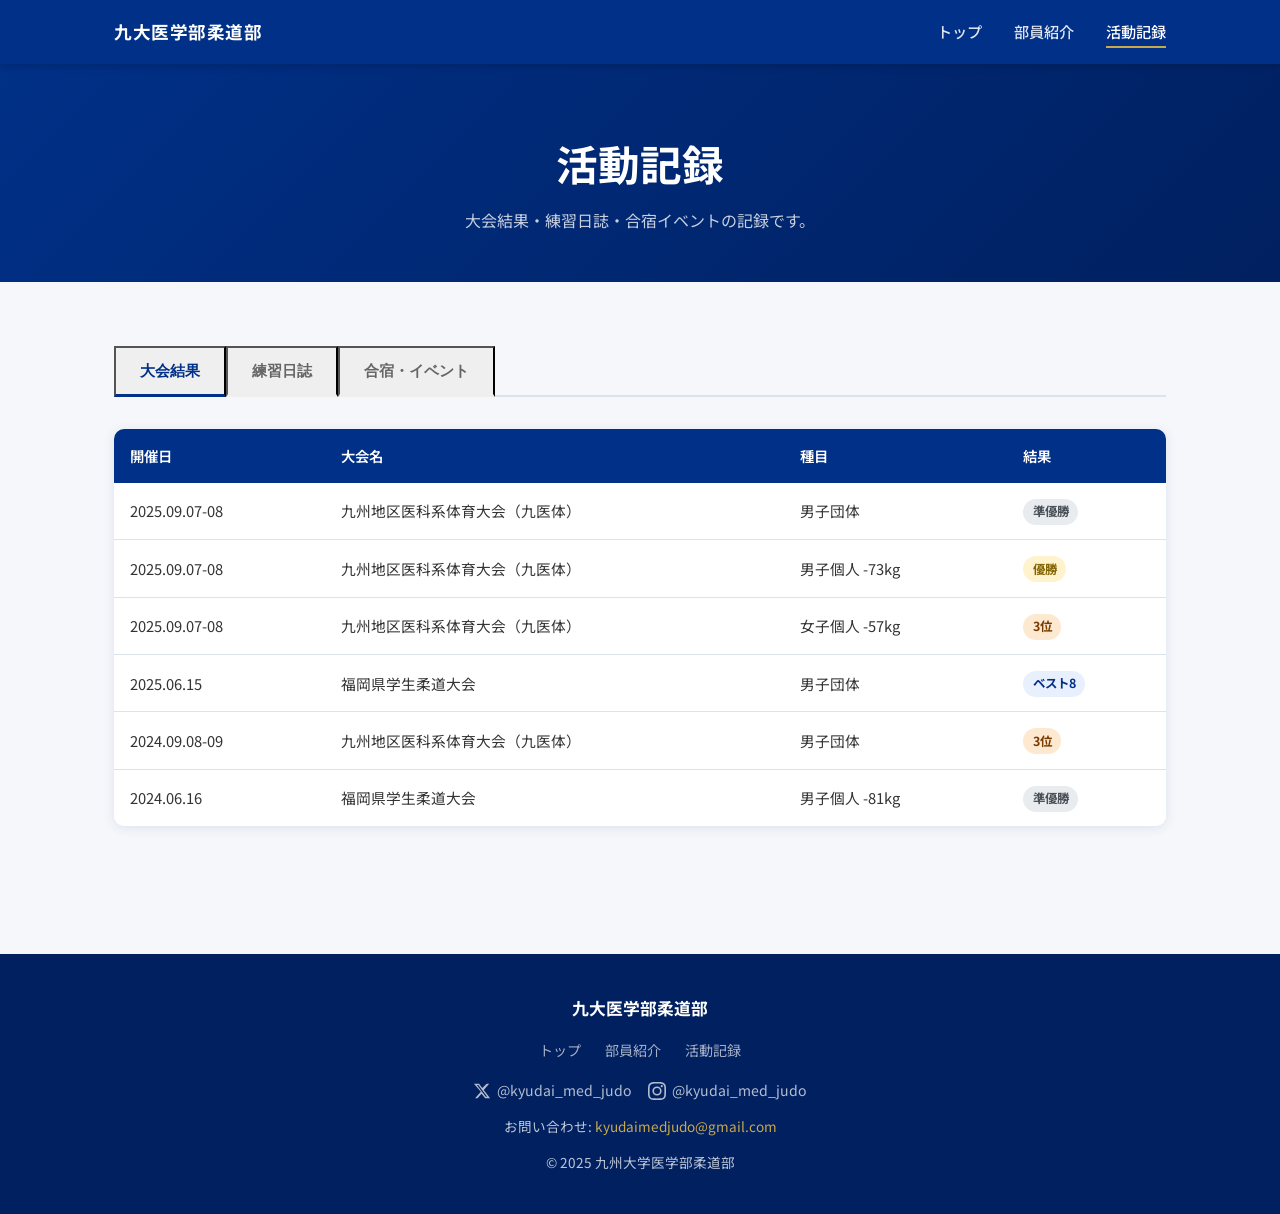
==== commit a423ab61: "連絡先・SNSリンクを実際の情報に更新 - メール: kyudaimedjudo@gmail.com - X: @kyudai_med_judo - Instagram: @kyudai_med_ju" ====
--- a/activities.html
+++ b/activities.html
@@ -84,8 +84,18 @@
       <a href="members.html">部員紹介</a>
       <a href="activities.html">活動記録</a>
     </nav>
+    <div class="footer-sns">
+      <a href="https://x.com/kyudai_med_judo" target="_blank" rel="noopener">
+        <svg viewBox="0 0 24 24" aria-label="X(Twitter)"><path d="M18.244 2.25h3.308l-7.227 8.26 8.502 11.24H16.17l-4.714-6.231-5.401 6.231H2.748l7.73-8.835L1.254 2.25H8.08l4.261 5.632 5.903-5.632zm-1.161 17.52h1.833L7.084 4.126H5.117z"/></svg>
+        @kyudai_med_judo
+      </a>
+      <a href="https://www.instagram.com/kyudai_med_judo/" target="_blank" rel="noopener">
+        <svg viewBox="0 0 24 24" aria-label="Instagram"><path d="M12 2.163c3.204 0 3.584.012 4.85.07 3.252.148 4.771 1.691 4.919 4.919.058 1.265.069 1.645.069 4.849 0 3.205-.012 3.584-.069 4.849-.149 3.225-1.664 4.771-4.919 4.919-1.266.058-1.644.07-4.85.07-3.204 0-3.584-.012-4.849-.07-3.26-.149-4.771-1.699-4.919-4.92-.058-1.265-.07-1.644-.07-4.849 0-3.204.013-3.583.07-4.849.149-3.227 1.664-4.771 4.919-4.919 1.266-.057 1.645-.069 4.849-.069zM12 0C8.741 0 8.333.014 7.053.072 2.695.272.273 2.69.073 7.052.014 8.333 0 8.741 0 12c0 3.259.014 3.668.072 4.948.2 4.358 2.618 6.78 6.98 6.98C8.333 23.986 8.741 24 12 24c3.259 0 3.668-.014 4.948-.072 4.354-.2 6.782-2.618 6.979-6.98.059-1.28.073-1.689.073-4.948 0-3.259-.014-3.667-.072-4.947-.196-4.354-2.617-6.78-6.979-6.98C15.668.014 15.259 0 12 0zm0 5.838a6.162 6.162 0 100 12.324 6.162 6.162 0 000-12.324zM12 16a4 4 0 110-8 4 4 0 010 8zm6.406-11.845a1.44 1.44 0 100 2.881 1.44 1.44 0 000-2.881z"/></svg>
+        @kyudai_med_judo
+      </a>
+    </div>
     <div class="footer-contact">
-      <p>お問い合わせ: <a href="mailto:kyudai.med.judo@example.com">kyudai.med.judo@example.com</a></p>
+      <p>お問い合わせ: <a href="mailto:kyudaimedjudo@gmail.com">kyudaimedjudo@gmail.com</a></p>
     </div>
     <p>&copy; 2025 九州大学医学部柔道部</p>
   </footer>
--- a/css/style.css
+++ b/css/style.css
@@ -452,6 +452,14 @@
 .footer-contact { margin: 0.8rem 0; }
 .footer-contact a { color: var(--color-accent); transition: color var(--transition); }
 .footer-contact a:hover { color: var(--color-white); }
+.footer-sns { display: flex; justify-content: center; gap: 1rem; margin: 0.8rem 0; }
+.footer-sns a {
+  display: inline-flex; align-items: center; gap: 0.4rem;
+  color: rgba(255,255,255,0.7); font-size: 0.88rem;
+  transition: color var(--transition);
+}
+.footer-sns a:hover { color: var(--color-white); }
+.footer-sns svg { width: 18px; height: 18px; fill: currentColor; }
 
 /* ===== スケジュール ===== */
 .schedule-section { background: var(--color-white); }
